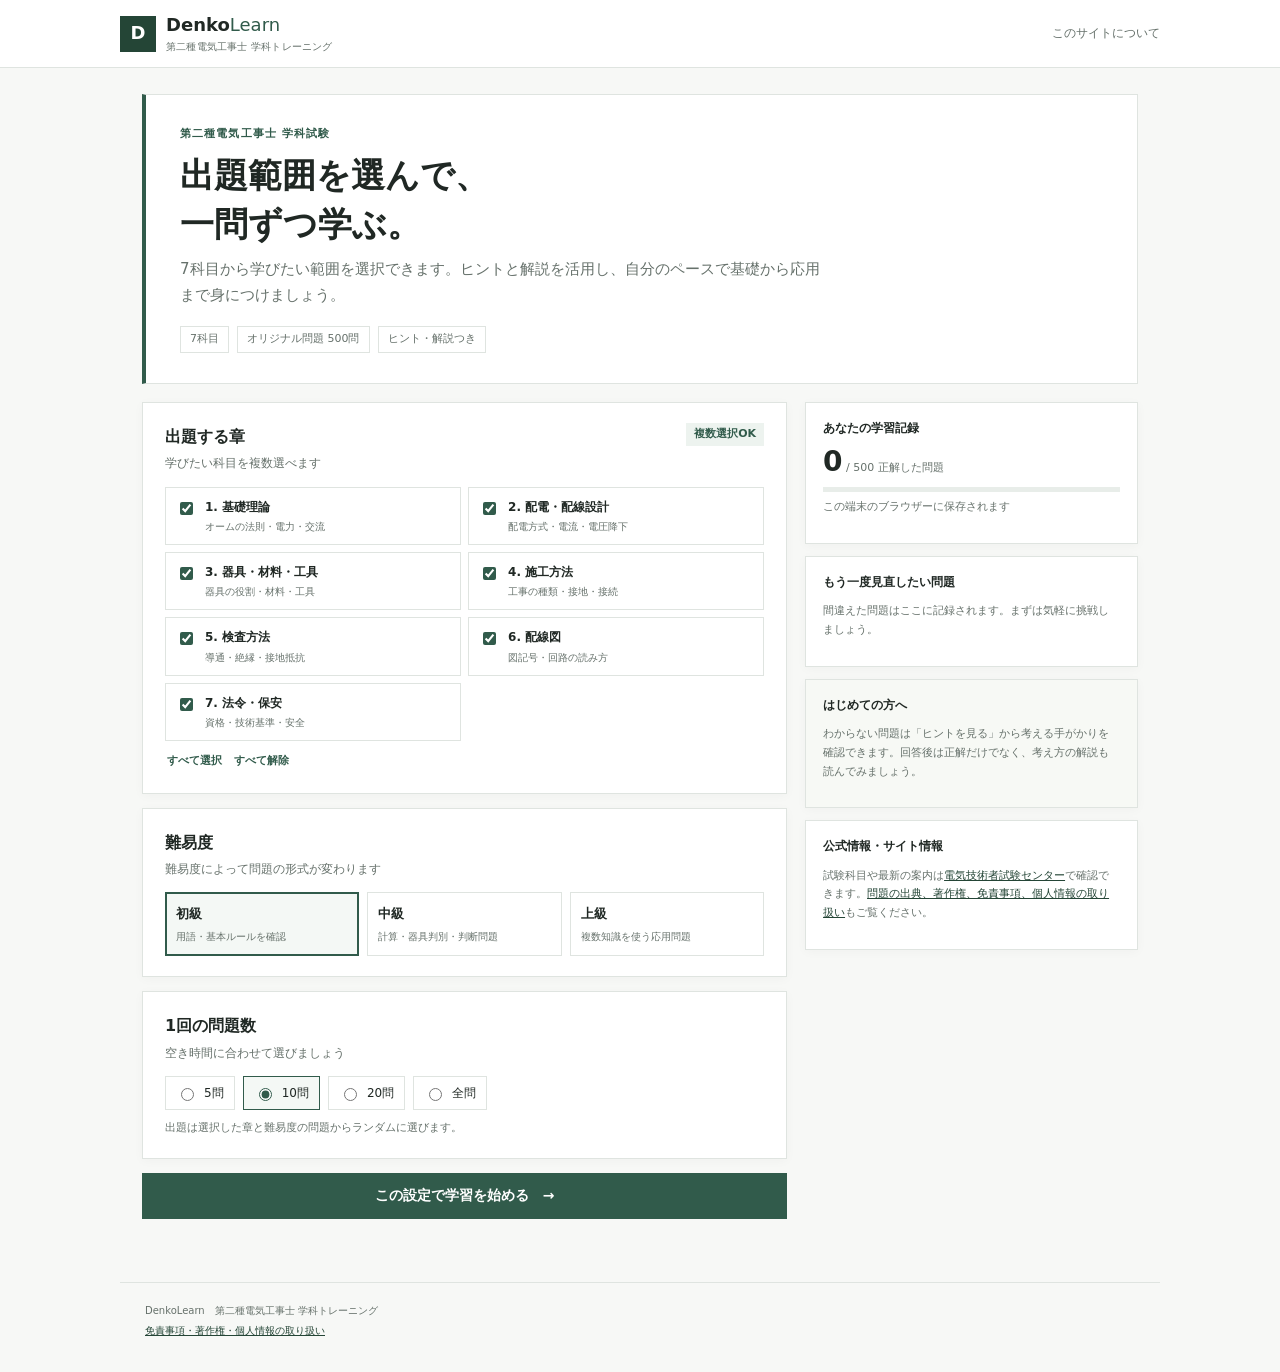
==== index.html @ cee21ca4 "Initial" ====
<!doctype html>
<html lang="ja"><head><meta charset="utf-8"><meta name="viewport" content="width=device-width,initial-scale=1"><meta name="theme-color" content="#113b35"><meta name="description" content="第二種電気工事士 学科試験のための、章選択・難易度別の無料学習問題集。"><title>DenkoLearn | 第二種電気工事士 学科トレーニング</title><link rel="stylesheet" href="style.css"></head>
<body><header class="top"><a class="brand" href="index.html" aria-label="DenkoLearn ホーム"><span class="brand-mark">D</span><span>Denko<span class="brand-light">Learn</span><small>第二種電気工事士 学科トレーニング</small></span></a><nav class="top-nav"><a href="about.html">このサイトについて</a><button id="resumeBtn" class="resume hidden">学習を再開</button></nav></header><main id="app" class="shell"></main><footer><p>DenkoLearn　第二種電気工事士 学科トレーニング</p><p><a href="about.html">免責事項・著作権・個人情報の取り扱い</a></p></footer><script src="js/questions.js"></script><script src="js/app.js"></script></body></html>
---- style.css ----
:root{--ink:#202824;--muted:#66716b;--green:#315b4b;--green2:#244536;--mint:#edf3ef;--paper:#f7f8f6;--white:#fff;--line:#dfe4e0;--red:#a13b32;--amber:#805c22;--shadow:0 2px 10px #172b2808}*{box-sizing:border-box}body{margin:0;background:var(--paper);color:var(--ink);font:15px/1.7 system-ui,-apple-system,BlinkMacSystemFont,"Segoe UI","Noto Sans JP",sans-serif}button,input{font:inherit}button{cursor:pointer}a{color:var(--green2)}.top{min-height:68px;background:#fff;border-bottom:1px solid var(--line);display:flex;align-items:center;justify-content:space-between;padding:10px max(22px,calc((100vw - 1040px)/2))}.brand{display:flex;gap:10px;align-items:center;color:var(--ink);text-decoration:none;font-weight:750;font-size:18px;line-height:1.15}.brand small{display:block;color:var(--muted);font-size:10px;letter-spacing:.02em;font-weight:500;margin-top:5px}.brand-light{color:var(--green);font-weight:500}.brand-mark{display:grid;place-items:center;width:36px;height:36px;background:var(--green2);color:#fff;font-size:18px}.top-nav{display:flex;align-items:center;gap:18px}.top-nav a{font-size:12px;text-decoration:none;color:var(--muted)}.top-nav a:hover,footer a:hover{text-decoration:underline}.resume{border:1px solid var(--green);background:#fff;color:var(--green);padding:7px 12px;font-weight:650}.shell{max-width:1040px;margin:0 auto;padding:26px 22px 54px}.hero{padding:30px 34px;background:#fff;border:1px solid var(--line);border-left:4px solid var(--green);color:var(--ink)}.eyebrow{text-transform:uppercase;letter-spacing:.1em;color:var(--green);font-size:11px;font-weight:700}.hero h1{font-size:clamp(25px,4vw,34px);line-height:1.45;margin:7px 0 8px}.hero p{color:var(--muted);margin:0;max-width:650px}.hero-stats{display:flex;gap:8px;margin-top:18px;flex-wrap:wrap}.pill{border:1px solid var(--line);background:#fff;padding:3px 9px;font-size:11px;color:var(--muted)}.layout{display:grid;grid-template-columns:minmax(0,1.55fr) minmax(240px,.8fr);gap:18px;margin-top:18px}.panel,.stat-card,.quiz-card{background:#fff;border:1px solid var(--line);box-shadow:var(--shadow)}.panel{padding:20px 22px;margin-bottom:14px}.panel-title{display:flex;align-items:start;justify-content:space-between;gap:10px;margin-bottom:13px}.panel-title h2{font-size:16px;margin:0}.panel-title p{font-size:12px;color:var(--muted);margin:3px 0 0}.tag{font-size:11px;color:var(--green);background:var(--mint);padding:2px 8px;font-weight:650}.chapters{display:grid;grid-template-columns:1fr 1fr;gap:7px}.chapter{display:flex;gap:9px;align-items:flex-start;padding:9px 10px;border:1px solid var(--line);cursor:pointer}.chapter:hover{border-color:#94aa9d;background:#fafcfb}.chapter input{accent-color:var(--green);margin-top:5px}.chapter strong{display:block;font-size:12px}.chapter small{color:var(--muted);font-size:10px;display:block;margin-top:1px}.quick{display:flex;gap:8px;margin-top:9px}.text-btn{border:0;background:none;color:var(--green);font-size:11px;font-weight:650;padding:2px}.levels{display:grid;grid-template-columns:repeat(3,1fr);gap:8px}.level{border:1px solid var(--line);padding:10px;cursor:pointer}.level input{position:absolute;opacity:0}.level:has(input:checked){border-color:var(--green);background:#f4f8f5;box-shadow:inset 0 0 0 1px var(--green)}.level strong{font-size:13px;display:block}.level small{font-size:10px;color:var(--muted);display:block;margin-top:3px}.options{display:flex;gap:8px;flex-wrap:wrap}.option{border:1px solid var(--line);padding:6px 10px;display:flex;gap:7px;align-items:center;font-size:12px;cursor:pointer}.option:has(input:checked){border-color:var(--green);background:#f4f8f5}.option input{accent-color:var(--green)}.primary{background:var(--green);border:0;color:#fff;padding:11px 17px;font-weight:650;width:100%;font-size:14px}.primary:hover{background:var(--green2)}.note{font-size:11px;color:var(--muted);margin:9px 0 0}.side{display:flex;flex-direction:column;gap:12px}.stat-card{padding:15px 17px}.stat-card h3{font-size:12px;margin:0 0 10px}.big-stat{font-size:28px;font-weight:700;line-height:1}.big-stat small{font-size:11px;color:var(--muted);font-weight:500}.stat-foot{font-size:11px;color:var(--muted);margin-top:6px}.progress{height:5px;background:#e8ede9;overflow:hidden;margin-top:11px}.progress i{height:100%;display:block;background:var(--green)}.weak-list{margin:0;padding-left:17px;font-size:11px;color:var(--muted)}.weak-list li+li{margin-top:4px}.tips{background:#f7f9f5}.quiz-top{display:flex;justify-content:space-between;align-items:center;margin-bottom:14px}.back{border:0;background:none;color:var(--muted);padding:4px 0}.qmeta{display:flex;gap:7px;align-items:center}.qmeta span{font-size:10px;background:var(--mint);color:var(--green2);padding:2px 8px;font-weight:650}.qmeta .diff{background:#f2f0e9;color:#625b48}.track{height:4px;background:#e5eae6;margin:10px 0 18px}.track i{display:block;background:var(--green);height:100%;transition:width .2s}.quiz-card{padding:23px;max-width:820px;margin:0 auto}.question{font-size:18px;font-weight:650;line-height:1.7;margin:12px 0 17px}.choices{display:grid;gap:8px}.choice{background:#fff;border:1px solid var(--line);padding:11px 13px;text-align:left;color:var(--ink);display:flex;gap:11px;align-items:flex-start}.choice:hover:not(:disabled){border-color:#879f91;background:#f8faf8}.choice .letter{display:grid;place-items:center;flex:none;width:23px;height:23px;background:#f0f3f1;font-weight:650;color:var(--green);font-size:11px}.choice.correct{border-color:#548064;background:#f0f6f1}.choice.incorrect{border-color:#c9857d;background:#fbf3f2}.feedback{padding:13px 15px;margin-top:14px}.feedback.good{background:#f0f6f1;border-left:3px solid #548064}.feedback.bad{background:#fbf3f2;border-left:3px solid #b45b51}.feedback h3{font-size:14px;margin:0 0 5px}.feedback p{font-size:12px;margin:5px 0}.hint-box{padding:10px 13px;margin:10px 0;background:#f7f5ed;border-left:3px solid #ba9d5d;font-size:12px;color:#55492f}.actions{display:flex;gap:9px;margin-top:13px}.actions .primary{flex:1}.secondary{border:1px solid var(--line);background:#fff;color:var(--green);padding:9px 13px;font-weight:650}.hint-btn{border:1px solid #d9cfb6;background:#fff;color:#685833;padding:8px 12px;font-weight:650}.result-head{text-align:center;padding:24px}.score-ring{width:112px;height:112px;display:grid;place-items:center;margin:12px auto;background:conic-gradient(var(--green) var(--score),#e7eee8 0);position:relative;border-radius:50%}.score-ring:before{content:'';position:absolute;inset:8px;background:#fff;border-radius:50%}.score-ring span{position:relative;font-size:26px;font-weight:700}.score-ring small{font-size:12px}.result-head h1{margin:0;font-size:23px}.review-row{padding:12px 0;border-top:1px solid var(--line)}.review-row strong{font-size:12px}.review-row p{margin:4px 0;font-size:11px;color:var(--muted)}.review-row .right-answer{color:var(--green2)}.empty{text-align:center;padding:28px;color:var(--muted)}footer{border-top:1px solid var(--line);max-width:1040px;margin:auto;padding:16px 22px 30px;color:var(--muted);font-size:10px}footer p{margin:3px}.hidden{display:none!important}.legal{max-width:820px;margin:auto}.legal h1{font-size:27px;margin:0 0 5px}.legal .updated{font-size:11px;color:var(--muted);margin:0 0 22px}.legal section{padding:18px 0;border-top:1px solid var(--line)}.legal h2{font-size:16px;margin:0 0 8px}.legal p,.legal li{font-size:13px;color:#404b45}.legal ul{padding-left:20px}.legal .callout{padding:13px 15px;background:#eef3ef;border-left:3px solid var(--green);font-size:12px}.legal-nav{display:flex;gap:10px;margin:18px 0;flex-wrap:wrap}.legal-nav a{font-size:12px}.sr{position:absolute;width:1px;height:1px;padding:0;margin:-1px;overflow:hidden;clip:rect(0,0,0,0);white-space:nowrap;border:0}@media(max-width:760px){.layout{grid-template-columns:1fr}.side{display:grid;grid-template-columns:1fr 1fr}.side .tips{grid-column:1/-1}.hero{padding:24px}.panel{padding:17px}.quiz-card{padding:17px}.question{font-size:16px}}@media(max-width:520px){.chapters{grid-template-columns:1fr}.levels{grid-template-columns:1fr}.level{display:flex;gap:8px;align-items:center}.level small{margin:0}.side{grid-template-columns:1fr}.side .tips{grid-column:auto}.shell{padding:15px 12px 35px}.top{padding:8px 12px}.top-nav{gap:9px}.top-nav a{font-size:10px}.hero h1{font-size:25px}}
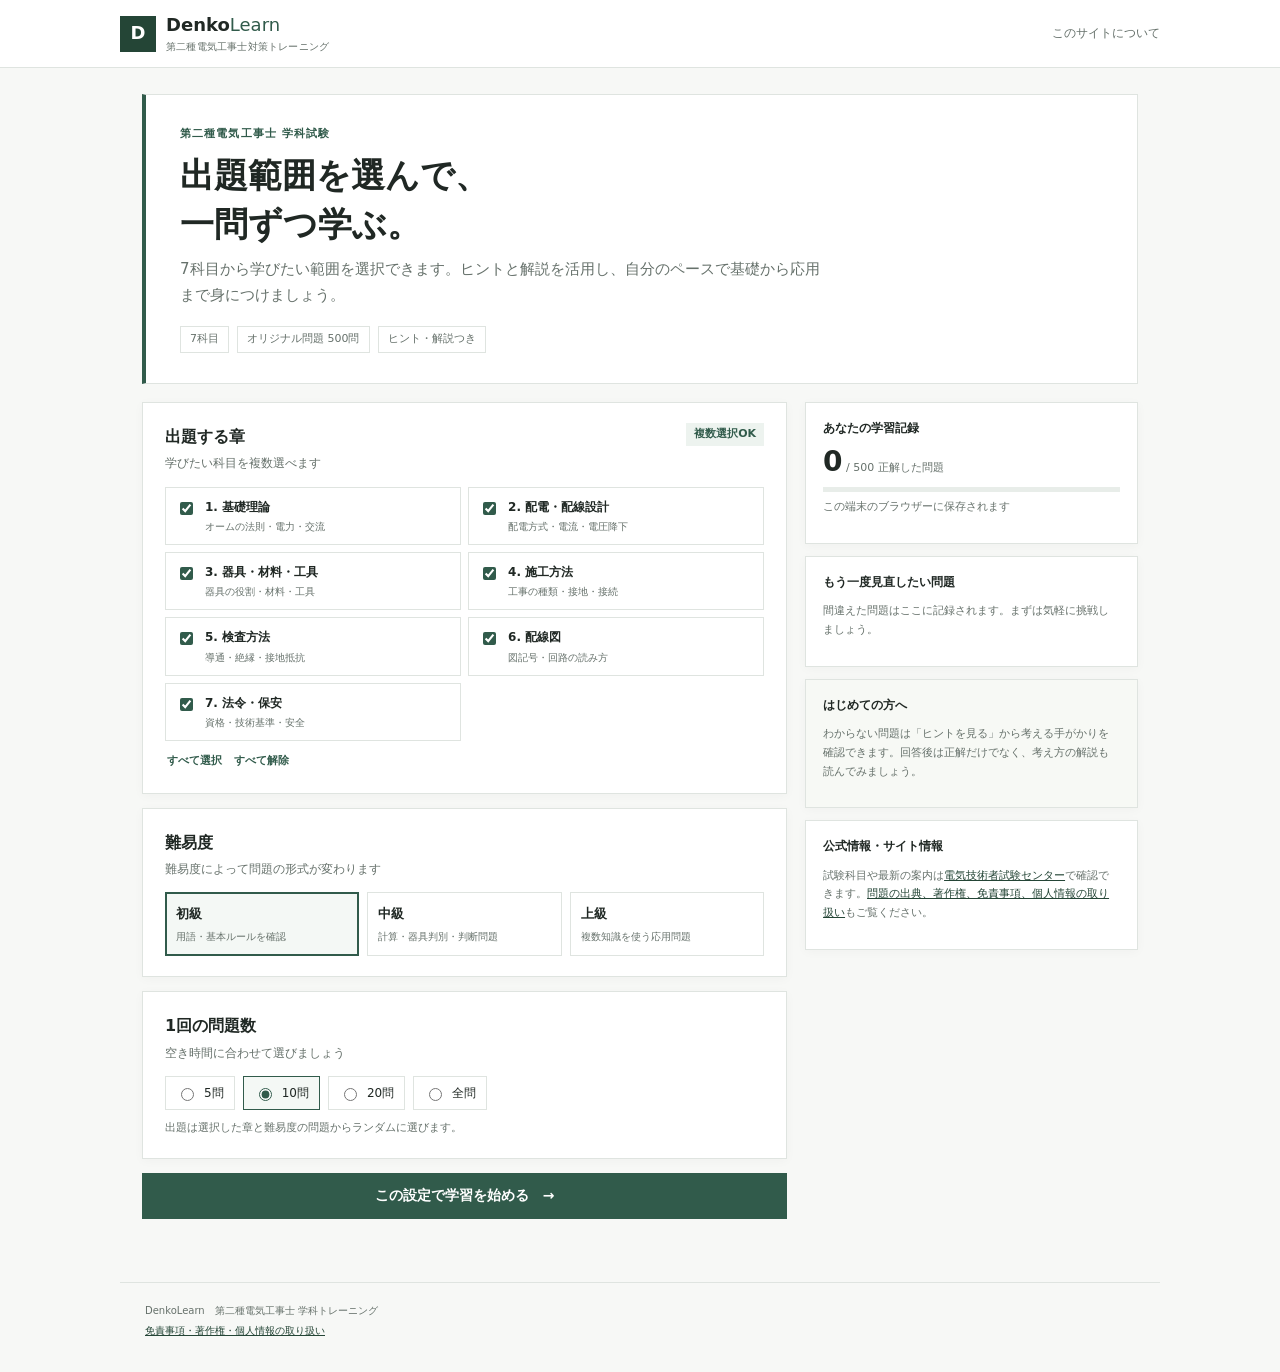
==== commit 43aba534: "HTMLのタイトルを更新" ====
--- a/index.html
+++ b/index.html
@@ -1,3 +1,3 @@
 <!doctype html>
-<html lang="ja"><head><meta charset="utf-8"><meta name="viewport" content="width=device-width,initial-scale=1"><meta name="theme-color" content="#113b35"><meta name="description" content="第二種電気工事士 学科試験のための、章選択・難易度別の無料学習問題集。"><title>DenkoLearn | 第二種電気工事士 学科トレーニング</title><link rel="stylesheet" href="style.css"></head>
-<body><header class="top"><a class="brand" href="index.html" aria-label="DenkoLearn ホーム"><span class="brand-mark">D</span><span>Denko<span class="brand-light">Learn</span><small>第二種電気工事士 学科トレーニング</small></span></a><nav class="top-nav"><a href="about.html">このサイトについて</a><button id="resumeBtn" class="resume hidden">学習を再開</button></nav></header><main id="app" class="shell"></main><footer><p>DenkoLearn　第二種電気工事士 学科トレーニング</p><p><a href="about.html">免責事項・著作権・個人情報の取り扱い</a></p></footer><script src="js/questions.js"></script><script src="js/app.js"></script></body></html>
+<html lang="ja"><head><meta charset="utf-8"><meta name="viewport" content="width=device-width,initial-scale=1"><meta name="theme-color" content="#113b35"><meta name="description" content="第二種電気工事士 学科試験のための、章選択・難易度別の無料学習問題集。"><title>DenkoLearn | 第二種電気工事士対策トレーニング</title><link rel="stylesheet" href="style.css"></head>
+<body><header class="top"><a class="brand" href="index.html" aria-label="DenkoLearn ホーム"><span class="brand-mark">D</span><span>Denko<span class="brand-light">Learn</span><small>第二種電気工事士対策トレーニング</small></span></a><nav class="top-nav"><a href="about.html">このサイトについて</a><button id="resumeBtn" class="resume hidden">学習を再開</button></nav></header><main id="app" class="shell"></main><footer><p>DenkoLearn　第二種電気工事士 学科トレーニング</p><p><a href="about.html">免責事項・著作権・個人情報の取り扱い</a></p></footer><script src="js/questions.js"></script><script src="js/app.js"></script></body></html>
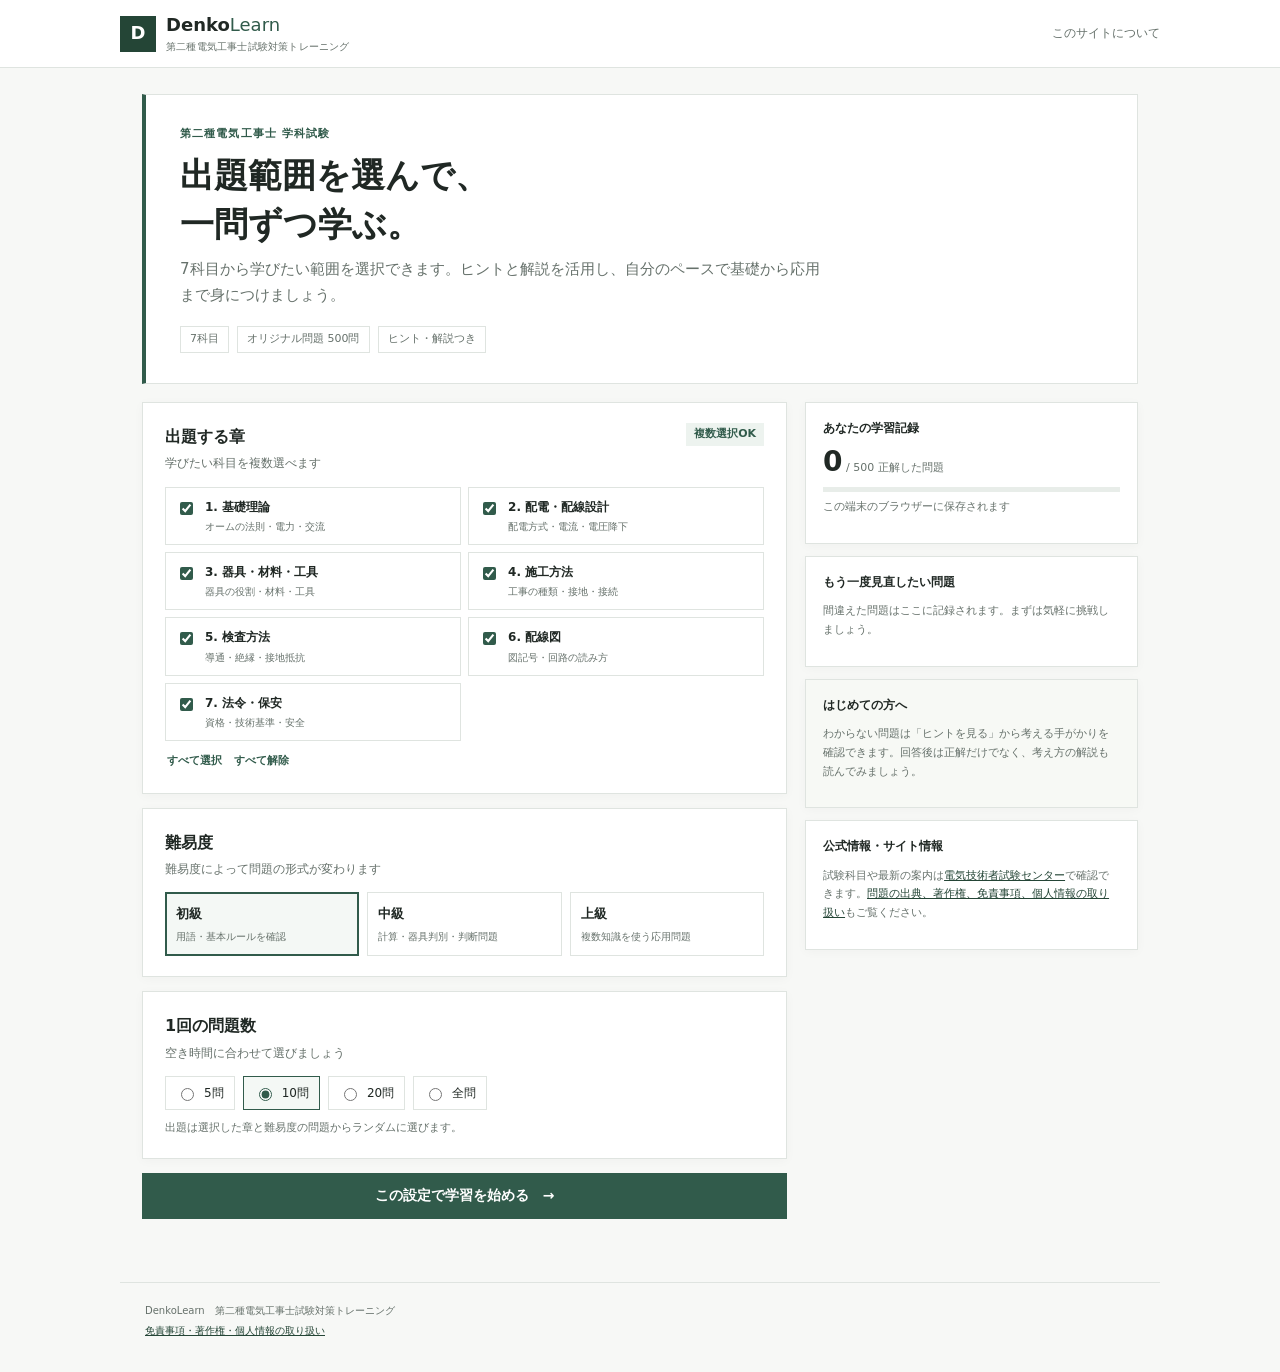
==== commit 9b40f8f4: "HTMLのタイトルを修正" ====
--- a/index.html
+++ b/index.html
@@ -1,3 +1,3 @@
 <!doctype html>
-<html lang="ja"><head><meta charset="utf-8"><meta name="viewport" content="width=device-width,initial-scale=1"><meta name="theme-color" content="#113b35"><meta name="description" content="第二種電気工事士 学科試験のための、章選択・難易度別の無料学習問題集。"><title>DenkoLearn | 第二種電気工事士対策トレーニング</title><link rel="stylesheet" href="style.css"></head>
-<body><header class="top"><a class="brand" href="index.html" aria-label="DenkoLearn ホーム"><span class="brand-mark">D</span><span>Denko<span class="brand-light">Learn</span><small>第二種電気工事士対策トレーニング</small></span></a><nav class="top-nav"><a href="about.html">このサイトについて</a><button id="resumeBtn" class="resume hidden">学習を再開</button></nav></header><main id="app" class="shell"></main><footer><p>DenkoLearn　第二種電気工事士 学科トレーニング</p><p><a href="about.html">免責事項・著作権・個人情報の取り扱い</a></p></footer><script src="js/questions.js"></script><script src="js/app.js"></script></body></html>
+<html lang="ja"><head><meta charset="utf-8"><meta name="viewport" content="width=device-width,initial-scale=1"><meta name="theme-color" content="#113b35"><meta name="description" content="第二種電気工事士 学科試験のための、章選択・難易度別の無料学習問題集。"><title>DenkoLearn | 第二種電気工事士試験対策トレーニング</title><link rel="stylesheet" href="style.css"></head>
+<body><header class="top"><a class="brand" href="index.html" aria-label="DenkoLearn ホーム"><span class="brand-mark">D</span><span>Denko<span class="brand-light">Learn</span><small>第二種電気工事士試験対策トレーニング</small></span></a><nav class="top-nav"><a href="about.html">このサイトについて</a><button id="resumeBtn" class="resume hidden">学習を再開</button></nav></header><main id="app" class="shell"></main><footer><p>DenkoLearn　第二種電気工事士試験対策トレーニング</p><p><a href="about.html">免責事項・著作権・個人情報の取り扱い</a></p></footer><script src="js/questions.js"></script><script src="js/app.js"></script></body></html>
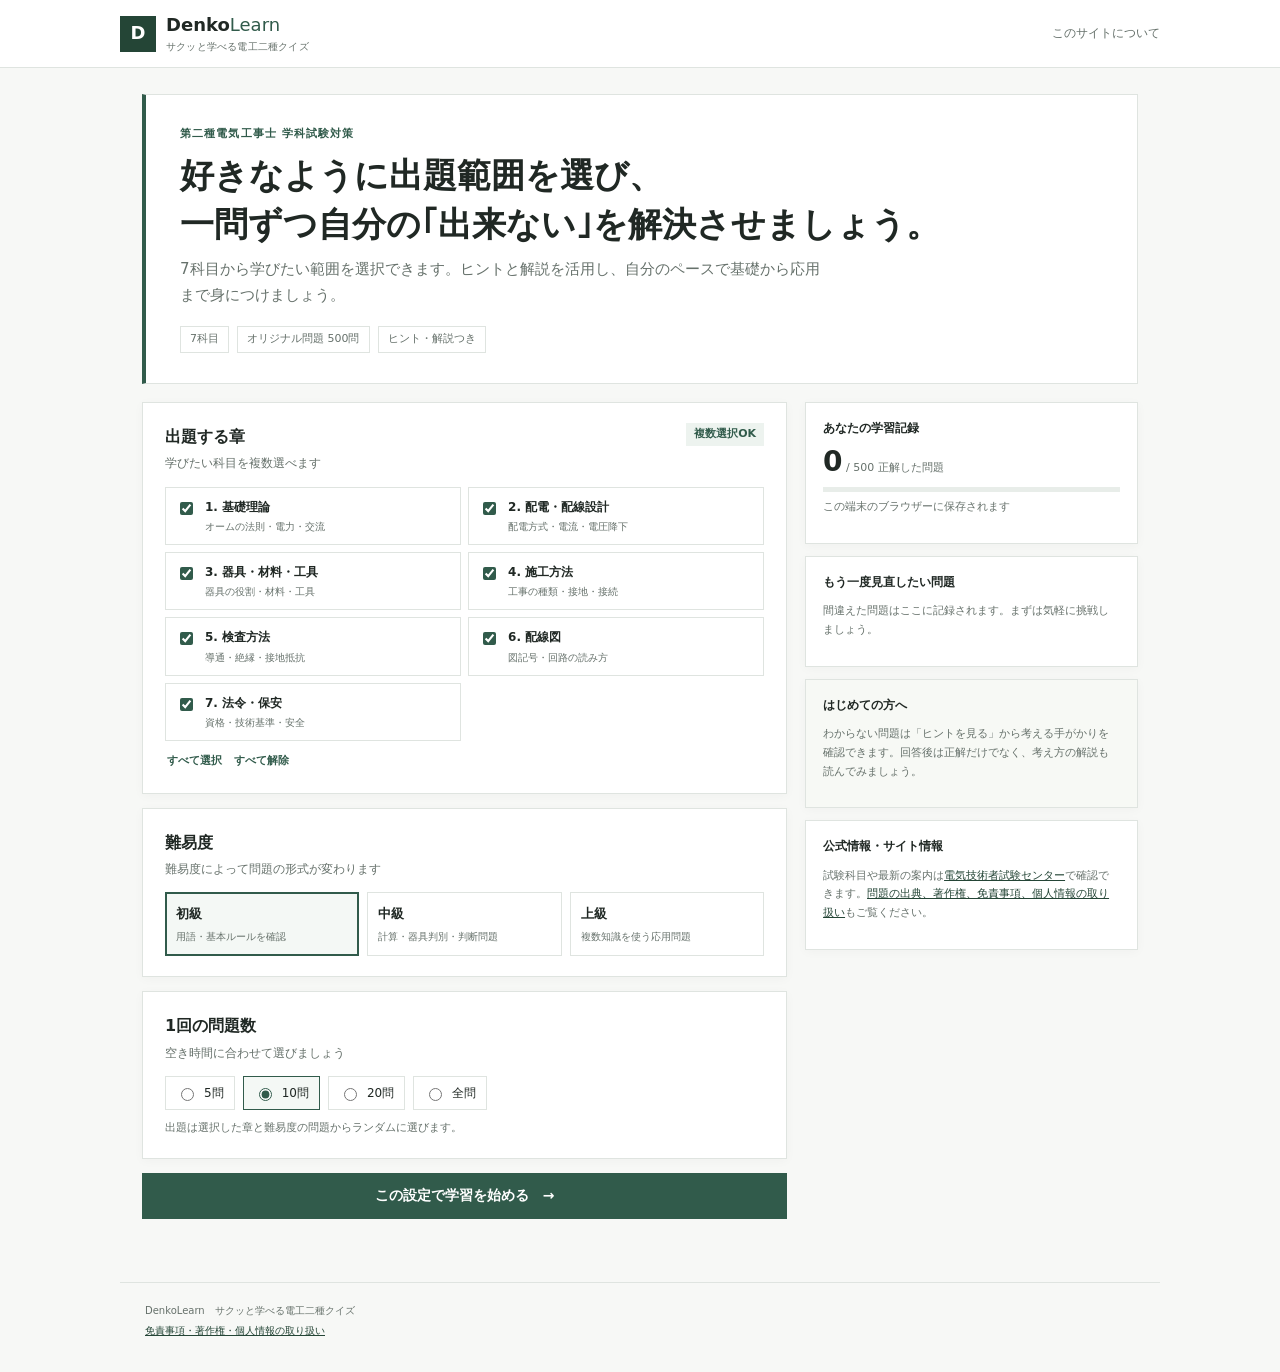
==== commit b5a6e3cb: "updata" ====
--- a/index.html
+++ b/index.html
@@ -1,3 +1,3 @@
 <!doctype html>
-<html lang="ja"><head><meta charset="utf-8"><meta name="viewport" content="width=device-width,initial-scale=1"><meta name="theme-color" content="#113b35"><meta name="description" content="第二種電気工事士 学科試験のための、章選択・難易度別の無料学習問題集。"><title>DenkoLearn | 第二種電気工事士試験対策トレーニング</title><link rel="stylesheet" href="style.css"></head>
-<body><header class="top"><a class="brand" href="index.html" aria-label="DenkoLearn ホーム"><span class="brand-mark">D</span><span>Denko<span class="brand-light">Learn</span><small>第二種電気工事士試験対策トレーニング</small></span></a><nav class="top-nav"><a href="about.html">このサイトについて</a><button id="resumeBtn" class="resume hidden">学習を再開</button></nav></header><main id="app" class="shell"></main><footer><p>DenkoLearn　第二種電気工事士試験対策トレーニング</p><p><a href="about.html">免責事項・著作権・個人情報の取り扱い</a></p></footer><script src="js/questions.js"></script><script src="js/app.js"></script></body></html>
+<html lang="ja"><head><meta charset="utf-8"><meta name="viewport" content="width=device-width,initial-scale=1"><meta name="theme-color" content="#113b35"><meta name="description" content="第二種電気工事士 学科試験のための、章選択・難易度別の無料学習問題集。"><title>DenkoLearn | サクッと学べる電工二種クイズ</title><link rel="stylesheet" href="style.css"></head>
+<body><header class="top"><a class="brand" href="index.html" aria-label="DenkoLearn ホーム"><span class="brand-mark">D</span><span>Denko<span class="brand-light">Learn</span><small>サクッと学べる電工二種クイズ</small></span></a><nav class="top-nav"><a href="about.html">このサイトについて</a><button id="resumeBtn" class="resume hidden">学習を再開</button></nav></header><main id="app" class="shell"></main><footer><p>DenkoLearn　サクッと学べる電工二種クイズ</p><p><a href="about.html">免責事項・著作権・個人情報の取り扱い</a></p></footer><script src="js/questions.js"></script><script src="js/app.js"></script></body></html>
--- a/style.css
+++ b/style.css
@@ -1 +1,2 @@
-:root{--ink:#202824;--muted:#66716b;--green:#315b4b;--green2:#244536;--mint:#edf3ef;--paper:#f7f8f6;--white:#fff;--line:#dfe4e0;--red:#a13b32;--amber:#805c22;--shadow:0 2px 10px #172b2808}*{box-sizing:border-box}body{margin:0;background:var(--paper);color:var(--ink);font:15px/1.7 system-ui,-apple-system,BlinkMacSystemFont,"Segoe UI","Noto Sans JP",sans-serif}button,input{font:inherit}button{cursor:pointer}a{color:var(--green2)}.top{min-height:68px;background:#fff;border-bottom:1px solid var(--line);display:flex;align-items:center;justify-content:space-between;padding:10px max(22px,calc((100vw - 1040px)/2))}.brand{display:flex;gap:10px;align-items:center;color:var(--ink);text-decoration:none;font-weight:750;font-size:18px;line-height:1.15}.brand small{display:block;color:var(--muted);font-size:10px;letter-spacing:.02em;font-weight:500;margin-top:5px}.brand-light{color:var(--green);font-weight:500}.brand-mark{display:grid;place-items:center;width:36px;height:36px;background:var(--green2);color:#fff;font-size:18px}.top-nav{display:flex;align-items:center;gap:18px}.top-nav a{font-size:12px;text-decoration:none;color:var(--muted)}.top-nav a:hover,footer a:hover{text-decoration:underline}.resume{border:1px solid var(--green);background:#fff;color:var(--green);padding:7px 12px;font-weight:650}.shell{max-width:1040px;margin:0 auto;padding:26px 22px 54px}.hero{padding:30px 34px;background:#fff;border:1px solid var(--line);border-left:4px solid var(--green);color:var(--ink)}.eyebrow{text-transform:uppercase;letter-spacing:.1em;color:var(--green);font-size:11px;font-weight:700}.hero h1{font-size:clamp(25px,4vw,34px);line-height:1.45;margin:7px 0 8px}.hero p{color:var(--muted);margin:0;max-width:650px}.hero-stats{display:flex;gap:8px;margin-top:18px;flex-wrap:wrap}.pill{border:1px solid var(--line);background:#fff;padding:3px 9px;font-size:11px;color:var(--muted)}.layout{display:grid;grid-template-columns:minmax(0,1.55fr) minmax(240px,.8fr);gap:18px;margin-top:18px}.panel,.stat-card,.quiz-card{background:#fff;border:1px solid var(--line);box-shadow:var(--shadow)}.panel{padding:20px 22px;margin-bottom:14px}.panel-title{display:flex;align-items:start;justify-content:space-between;gap:10px;margin-bottom:13px}.panel-title h2{font-size:16px;margin:0}.panel-title p{font-size:12px;color:var(--muted);margin:3px 0 0}.tag{font-size:11px;color:var(--green);background:var(--mint);padding:2px 8px;font-weight:650}.chapters{display:grid;grid-template-columns:1fr 1fr;gap:7px}.chapter{display:flex;gap:9px;align-items:flex-start;padding:9px 10px;border:1px solid var(--line);cursor:pointer}.chapter:hover{border-color:#94aa9d;background:#fafcfb}.chapter input{accent-color:var(--green);margin-top:5px}.chapter strong{display:block;font-size:12px}.chapter small{color:var(--muted);font-size:10px;display:block;margin-top:1px}.quick{display:flex;gap:8px;margin-top:9px}.text-btn{border:0;background:none;color:var(--green);font-size:11px;font-weight:650;padding:2px}.levels{display:grid;grid-template-columns:repeat(3,1fr);gap:8px}.level{border:1px solid var(--line);padding:10px;cursor:pointer}.level input{position:absolute;opacity:0}.level:has(input:checked){border-color:var(--green);background:#f4f8f5;box-shadow:inset 0 0 0 1px var(--green)}.level strong{font-size:13px;display:block}.level small{font-size:10px;color:var(--muted);display:block;margin-top:3px}.options{display:flex;gap:8px;flex-wrap:wrap}.option{border:1px solid var(--line);padding:6px 10px;display:flex;gap:7px;align-items:center;font-size:12px;cursor:pointer}.option:has(input:checked){border-color:var(--green);background:#f4f8f5}.option input{accent-color:var(--green)}.primary{background:var(--green);border:0;color:#fff;padding:11px 17px;font-weight:650;width:100%;font-size:14px}.primary:hover{background:var(--green2)}.note{font-size:11px;color:var(--muted);margin:9px 0 0}.side{display:flex;flex-direction:column;gap:12px}.stat-card{padding:15px 17px}.stat-card h3{font-size:12px;margin:0 0 10px}.big-stat{font-size:28px;font-weight:700;line-height:1}.big-stat small{font-size:11px;color:var(--muted);font-weight:500}.stat-foot{font-size:11px;color:var(--muted);margin-top:6px}.progress{height:5px;background:#e8ede9;overflow:hidden;margin-top:11px}.progress i{height:100%;display:block;background:var(--green)}.weak-list{margin:0;padding-left:17px;font-size:11px;color:var(--muted)}.weak-list li+li{margin-top:4px}.tips{background:#f7f9f5}.quiz-top{display:flex;justify-content:space-between;align-items:center;margin-bottom:14px}.back{border:0;background:none;color:var(--muted);padding:4px 0}.qmeta{display:flex;gap:7px;align-items:center}.qmeta span{font-size:10px;background:var(--mint);color:var(--green2);padding:2px 8px;font-weight:650}.qmeta .diff{background:#f2f0e9;color:#625b48}.track{height:4px;background:#e5eae6;margin:10px 0 18px}.track i{display:block;background:var(--green);height:100%;transition:width .2s}.quiz-card{padding:23px;max-width:820px;margin:0 auto}.question{font-size:18px;font-weight:650;line-height:1.7;margin:12px 0 17px}.choices{display:grid;gap:8px}.choice{background:#fff;border:1px solid var(--line);padding:11px 13px;text-align:left;color:var(--ink);display:flex;gap:11px;align-items:flex-start}.choice:hover:not(:disabled){border-color:#879f91;background:#f8faf8}.choice .letter{display:grid;place-items:center;flex:none;width:23px;height:23px;background:#f0f3f1;font-weight:650;color:var(--green);font-size:11px}.choice.correct{border-color:#548064;background:#f0f6f1}.choice.incorrect{border-color:#c9857d;background:#fbf3f2}.feedback{padding:13px 15px;margin-top:14px}.feedback.good{background:#f0f6f1;border-left:3px solid #548064}.feedback.bad{background:#fbf3f2;border-left:3px solid #b45b51}.feedback h3{font-size:14px;margin:0 0 5px}.feedback p{font-size:12px;margin:5px 0}.hint-box{padding:10px 13px;margin:10px 0;background:#f7f5ed;border-left:3px solid #ba9d5d;font-size:12px;color:#55492f}.actions{display:flex;gap:9px;margin-top:13px}.actions .primary{flex:1}.secondary{border:1px solid var(--line);background:#fff;color:var(--green);padding:9px 13px;font-weight:650}.hint-btn{border:1px solid #d9cfb6;background:#fff;color:#685833;padding:8px 12px;font-weight:650}.result-head{text-align:center;padding:24px}.score-ring{width:112px;height:112px;display:grid;place-items:center;margin:12px auto;background:conic-gradient(var(--green) var(--score),#e7eee8 0);position:relative;border-radius:50%}.score-ring:before{content:'';position:absolute;inset:8px;background:#fff;border-radius:50%}.score-ring span{position:relative;font-size:26px;font-weight:700}.score-ring small{font-size:12px}.result-head h1{margin:0;font-size:23px}.review-row{padding:12px 0;border-top:1px solid var(--line)}.review-row strong{font-size:12px}.review-row p{margin:4px 0;font-size:11px;color:var(--muted)}.review-row .right-answer{color:var(--green2)}.empty{text-align:center;padding:28px;color:var(--muted)}footer{border-top:1px solid var(--line);max-width:1040px;margin:auto;padding:16px 22px 30px;color:var(--muted);font-size:10px}footer p{margin:3px}.hidden{display:none!important}.legal{max-width:820px;margin:auto}.legal h1{font-size:27px;margin:0 0 5px}.legal .updated{font-size:11px;color:var(--muted);margin:0 0 22px}.legal section{padding:18px 0;border-top:1px solid var(--line)}.legal h2{font-size:16px;margin:0 0 8px}.legal p,.legal li{font-size:13px;color:#404b45}.legal ul{padding-left:20px}.legal .callout{padding:13px 15px;background:#eef3ef;border-left:3px solid var(--green);font-size:12px}.legal-nav{display:flex;gap:10px;margin:18px 0;flex-wrap:wrap}.legal-nav a{font-size:12px}.sr{position:absolute;width:1px;height:1px;padding:0;margin:-1px;overflow:hidden;clip:rect(0,0,0,0);white-space:nowrap;border:0}@media(max-width:760px){.layout{grid-template-columns:1fr}.side{display:grid;grid-template-columns:1fr 1fr}.side .tips{grid-column:1/-1}.hero{padding:24px}.panel{padding:17px}.quiz-card{padding:17px}.question{font-size:16px}}@media(max-width:520px){.chapters{grid-template-columns:1fr}.levels{grid-template-columns:1fr}.level{display:flex;gap:8px;align-items:center}.level small{margin:0}.side{grid-template-columns:1fr}.side .tips{grid-column:auto}.shell{padding:15px 12px 35px}.top{padding:8px 12px}.top-nav{gap:9px}.top-nav a{font-size:10px}.hero h1{font-size:25px}}
+@font-face{font-family:"STIX Two Math";src:url("assets/STIXTwoMath-Regular.ttf") format("truetype");font-style:normal;font-weight:400;font-display:swap}
+:root{--ink:#202824;--muted:#66716b;--green:#315b4b;--green2:#244536;--mint:#edf3ef;--paper:#f7f8f6;--white:#fff;--line:#dfe4e0;--red:#a13b32;--amber:#805c22;--shadow:0 2px 10px #172b2808}*{box-sizing:border-box}body{margin:0;background:var(--paper);color:var(--ink);font:15px/1.7 system-ui,-apple-system,BlinkMacSystemFont,"Segoe UI","Noto Sans JP",sans-serif}button,input{font:inherit}button{cursor:pointer}a{color:var(--green2)}.math{font-family:"STIX Two Math","Cambria Math",serif;font-size:1.04em;white-space:nowrap}.top{min-height:68px;background:#fff;border-bottom:1px solid var(--line);display:flex;align-items:center;justify-content:space-between;padding:10px max(22px,calc((100vw - 1040px)/2))}.brand{display:flex;gap:10px;align-items:center;color:var(--ink);text-decoration:none;font-weight:750;font-size:18px;line-height:1.15}.brand small{display:block;color:var(--muted);font-size:10px;letter-spacing:.02em;font-weight:500;margin-top:5px}.brand-light{color:var(--green);font-weight:500}.brand-mark{display:grid;place-items:center;width:36px;height:36px;background:var(--green2);color:#fff;font-size:18px}.top-nav{display:flex;align-items:center;gap:18px}.top-nav a{font-size:12px;text-decoration:none;color:var(--muted)}.top-nav a:hover,footer a:hover{text-decoration:underline}.resume{border:1px solid var(--green);background:#fff;color:var(--green);padding:7px 12px;font-weight:650}.shell{max-width:1040px;margin:0 auto;padding:26px 22px 54px}.hero{padding:30px 34px;background:#fff;border:1px solid var(--line);border-left:4px solid var(--green);color:var(--ink)}.eyebrow{text-transform:uppercase;letter-spacing:.1em;color:var(--green);font-size:11px;font-weight:700}.hero h1{font-size:clamp(25px,4vw,34px);line-height:1.45;margin:7px 0 8px}.hero p{color:var(--muted);margin:0;max-width:650px}.hero-stats{display:flex;gap:8px;margin-top:18px;flex-wrap:wrap}.pill{border:1px solid var(--line);background:#fff;padding:3px 9px;font-size:11px;color:var(--muted)}.layout{display:grid;grid-template-columns:minmax(0,1.55fr) minmax(240px,.8fr);gap:18px;margin-top:18px}.panel,.stat-card,.quiz-card{background:#fff;border:1px solid var(--line);box-shadow:var(--shadow)}.panel{padding:20px 22px;margin-bottom:14px}.panel-title{display:flex;align-items:start;justify-content:space-between;gap:10px;margin-bottom:13px}.panel-title h2{font-size:16px;margin:0}.panel-title p{font-size:12px;color:var(--muted);margin:3px 0 0}.tag{font-size:11px;color:var(--green);background:var(--mint);padding:2px 8px;font-weight:650}.chapters{display:grid;grid-template-columns:1fr 1fr;gap:7px}.chapter{display:flex;gap:9px;align-items:flex-start;padding:9px 10px;border:1px solid var(--line);cursor:pointer}.chapter:hover{border-color:#94aa9d;background:#fafcfb}.chapter input{accent-color:var(--green);margin-top:5px}.chapter strong{display:block;font-size:12px}.chapter small{color:var(--muted);font-size:10px;display:block;margin-top:1px}.quick{display:flex;gap:8px;margin-top:9px}.text-btn{border:0;background:none;color:var(--green);font-size:11px;font-weight:650;padding:2px}.levels{display:grid;grid-template-columns:repeat(3,1fr);gap:8px}.level{border:1px solid var(--line);padding:10px;cursor:pointer}.level input{position:absolute;opacity:0}.level:has(input:checked){border-color:var(--green);background:#f4f8f5;box-shadow:inset 0 0 0 1px var(--green)}.level strong{font-size:13px;display:block}.level small{font-size:10px;color:var(--muted);display:block;margin-top:3px}.options{display:flex;gap:8px;flex-wrap:wrap}.option{border:1px solid var(--line);padding:6px 10px;display:flex;gap:7px;align-items:center;font-size:12px;cursor:pointer}.option:has(input:checked){border-color:var(--green);background:#f4f8f5}.option input{accent-color:var(--green)}.primary{background:var(--green);border:0;color:#fff;padding:11px 17px;font-weight:650;width:100%;font-size:14px}.primary:hover{background:var(--green2)}.note{font-size:11px;color:var(--muted);margin:9px 0 0}.side{display:flex;flex-direction:column;gap:12px}.stat-card{padding:15px 17px}.stat-card h3{font-size:12px;margin:0 0 10px}.big-stat{font-size:28px;font-weight:700;line-height:1}.big-stat small{font-size:11px;color:var(--muted);font-weight:500}.stat-foot{font-size:11px;color:var(--muted);margin-top:6px}.progress{height:5px;background:#e8ede9;overflow:hidden;margin-top:11px}.progress i{height:100%;display:block;background:var(--green)}.weak-list{margin:0;padding-left:17px;font-size:11px;color:var(--muted)}.weak-list li+li{margin-top:4px}.tips{background:#f7f9f5}.quiz-top{display:flex;justify-content:space-between;align-items:center;margin-bottom:14px}.back{border:0;background:none;color:var(--muted);padding:4px 0}.qmeta{display:flex;gap:7px;align-items:center}.qmeta span{font-size:10px;background:var(--mint);color:var(--green2);padding:2px 8px;font-weight:650}.qmeta .diff{background:#f2f0e9;color:#625b48}.track{height:4px;background:#e5eae6;margin:10px 0 18px}.track i{display:block;background:var(--green);height:100%;transition:width .2s}.quiz-card{padding:23px;max-width:820px;margin:0 auto}.question{font-size:18px;font-weight:650;line-height:1.7;margin:12px 0 17px}.choices{display:grid;gap:8px}.choice{background:#fff;border:1px solid var(--line);padding:11px 13px;text-align:left;color:var(--ink);display:flex;gap:11px;align-items:flex-start}.choice:hover:not(:disabled){border-color:#879f91;background:#f8faf8}.choice .letter{display:grid;place-items:center;flex:none;width:23px;height:23px;background:#f0f3f1;font-weight:650;color:var(--green);font-size:11px}.choice.correct{border-color:#548064;background:#f0f6f1}.choice.incorrect{border-color:#c9857d;background:#fbf3f2}.feedback{padding:13px 15px;margin-top:14px}.feedback.good{background:#f0f6f1;border-left:3px solid #548064}.feedback.bad{background:#fbf3f2;border-left:3px solid #b45b51}.feedback h3{font-size:14px;margin:0 0 5px}.feedback p{font-size:12px;margin:5px 0}.hint-box{padding:10px 13px;margin:10px 0;background:#f7f5ed;border-left:3px solid #ba9d5d;font-size:12px;color:#55492f}.actions{display:flex;gap:9px;margin-top:13px}.actions .primary{flex:1}.secondary{border:1px solid var(--line);background:#fff;color:var(--green);padding:9px 13px;font-weight:650}.hint-btn{border:1px solid #d9cfb6;background:#fff;color:#685833;padding:8px 12px;font-weight:650}.result-head{text-align:center;padding:24px}.score-ring{width:112px;height:112px;display:grid;place-items:center;margin:12px auto;background:conic-gradient(var(--green) var(--score),#e7eee8 0);position:relative;border-radius:50%}.score-ring:before{content:'';position:absolute;inset:8px;background:#fff;border-radius:50%}.score-ring span{position:relative;font-size:26px;font-weight:700}.score-ring small{font-size:12px}.result-head h1{margin:0;font-size:23px}.review-row{padding:12px 0;border-top:1px solid var(--line)}.review-row strong{font-size:12px}.review-row p{margin:4px 0;font-size:11px;color:var(--muted)}.review-row .right-answer{color:var(--green2)}.empty{text-align:center;padding:28px;color:var(--muted)}footer{border-top:1px solid var(--line);max-width:1040px;margin:auto;padding:16px 22px 30px;color:var(--muted);font-size:10px}footer p{margin:3px}.hidden{display:none!important}.legal{max-width:820px;margin:auto}.legal h1{font-size:27px;margin:0 0 5px}.legal .updated{font-size:11px;color:var(--muted);margin:0 0 22px}.legal section{padding:18px 0;border-top:1px solid var(--line)}.legal h2{font-size:16px;margin:0 0 8px}.legal p,.legal li{font-size:13px;color:#404b45}.legal ul{padding-left:20px}.legal .callout{padding:13px 15px;background:#eef3ef;border-left:3px solid var(--green);font-size:12px}.legal-nav{display:flex;gap:10px;margin:18px 0;flex-wrap:wrap}.legal-nav a{font-size:12px}.sr{position:absolute;width:1px;height:1px;padding:0;margin:-1px;overflow:hidden;clip:rect(0,0,0,0);white-space:nowrap;border:0}@media(max-width:760px){.layout{grid-template-columns:1fr}.side{display:grid;grid-template-columns:1fr 1fr}.side .tips{grid-column:1/-1}.hero{padding:24px}.panel{padding:17px}.quiz-card{padding:17px}.question{font-size:16px}}@media(max-width:520px){.chapters{grid-template-columns:1fr}.levels{grid-template-columns:1fr}.level{display:flex;gap:8px;align-items:center}.level small{margin:0}.side{grid-template-columns:1fr}.side .tips{grid-column:auto}.shell{padding:15px 12px 35px}.top{padding:8px 12px}.top-nav{gap:9px}.top-nav a{font-size:10px}.hero h1{font-size:25px}}
